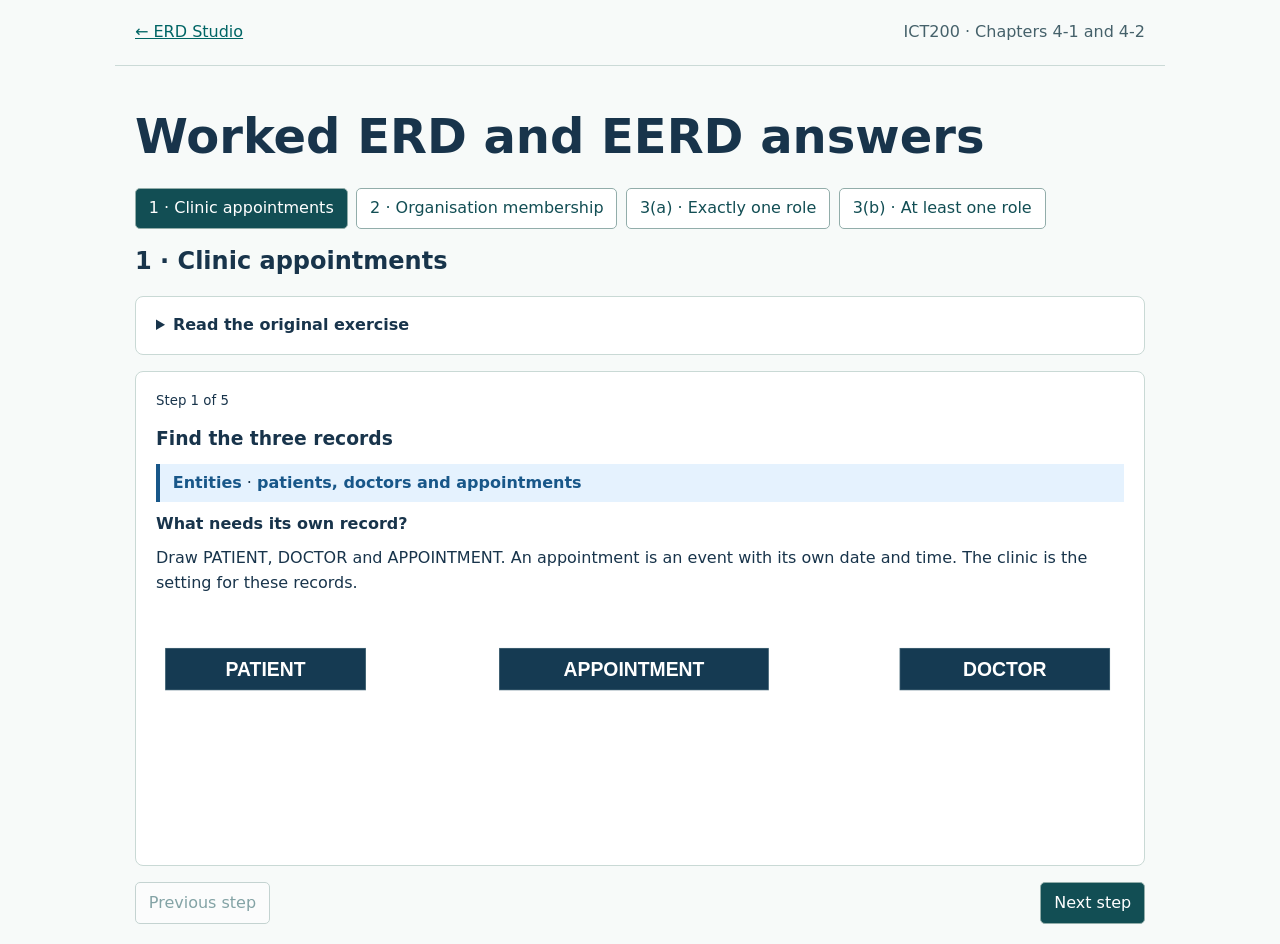
==== erd-walkthrough.html @ 45233214 "Teach the three ICT200 ERD exercises step by step" ====
<!doctype html>
<html lang="en"><head><meta charset="utf-8"><meta name="viewport" content="width=device-width,initial-scale=1">
<title>Worked ERD and EERD answers · ICT200</title>
<link rel="stylesheet" href="erd-walkthrough.css"><script defer src="erd-studio.js"></script><script defer src="erd-walkthrough.js"></script></head>
<body><header><a href="index.html#erd">← ERD Studio</a><span>ICT200 · Chapters 4-1 and 4-2</span></header>
<main><h1>Worked ERD and EERD answers</h1><nav aria-label="Exercise" id="cases"></nav><div id="lesson"></div></main>
<section id="print" aria-label="Printable walkthrough"></section></body></html>
---- erd-walkthrough.css ----
*{box-sizing:border-box}body{margin:0;color:#18344b;background:#f7faf9;font:1rem/1.55 system-ui,Arial,sans-serif}header,main{max-width:1050px;margin:auto;padding:1.25rem}header{display:flex;justify-content:space-between;gap:1rem;border-bottom:1px solid #cbdad7;color:#45616a}a{color:#006565}h1{font-size:clamp(1.8rem,4vw,3rem);line-height:1.12;margin:.5em 0}h2,h3,p{margin:.6em 0}nav,.controls{display:flex;align-items:center;flex-wrap:wrap;gap:.55rem}nav a,button{border:1px solid #92adaa;padding:.45rem .8rem;background:white;color:#124e54;border-radius:5px;font:inherit;cursor:pointer;text-decoration:none}nav a[aria-current],.next{background:#124e54;color:white}button:disabled{opacity:.5;cursor:default}a:focus-visible,button:focus-visible,summary:focus-visible{outline:3px solid #b64c05;outline-offset:2px}details,.step{border:1px solid #c9d9d5;background:white;padding:1rem 1.25rem;border-radius:8px;margin:1rem 0}summary{cursor:pointer;font-weight:650}.clue{border-left:4px solid var(--accent);padding:.4rem .8rem;background:var(--tint);margin:.6rem 0}mark{background:var(--tint);color:var(--accent);font-weight:650}.label{color:var(--accent);font-weight:700}.diagram{overflow-x:auto}.diagram svg{display:block;width:100%;min-width:620px;max-height:370px}.diagram:focus-visible{outline:2px solid #126361}.controls{justify-content:space-between}#print{display:none}table{border-collapse:collapse;margin:.5rem 0;width:100%}td,th{text-align:left;padding:.3rem .6rem;border-bottom:1px solid #cfdbd9}caption{text-align:left;font-weight:bold}h3:focus{outline:none}
@media(max-width:650px){header,main{padding:.8rem}.step{padding:.8rem}header{font-size:.87rem}.diagram svg{width:650px}.controls button{padding:.4rem .65rem}}
@page{size:A4 landscape;margin:13mm}
@media print{.step:has(table){display:grid;grid-template-columns:2fr 1fr;column-gap:8mm}.step:has(table)>:not(.diagram):not(table){grid-column:1/-1}.step:has(table)>table{width:100%;align-self:center}.step:has(table)>.diagram{min-width:0}}
@media print{body{background:white;font:12pt/1.4 Arial,sans-serif;print-color-adjust:exact;-webkit-print-color-adjust:exact}header,main{display:none}#print{display:block}.sheet{break-after:page}.sheet:last-child{break-after:auto}.sheet h2{margin:0 0 .2em}.step{border:0;padding:0;margin:.5rem 0}.diagram svg{min-width:0;width:100%;height:77mm}.diagram{overflow:visible}.clue{margin:.35em 0}table{font-size:10pt;width:75%}h3{font-size:16pt}.sheet small{color:#46616b}}
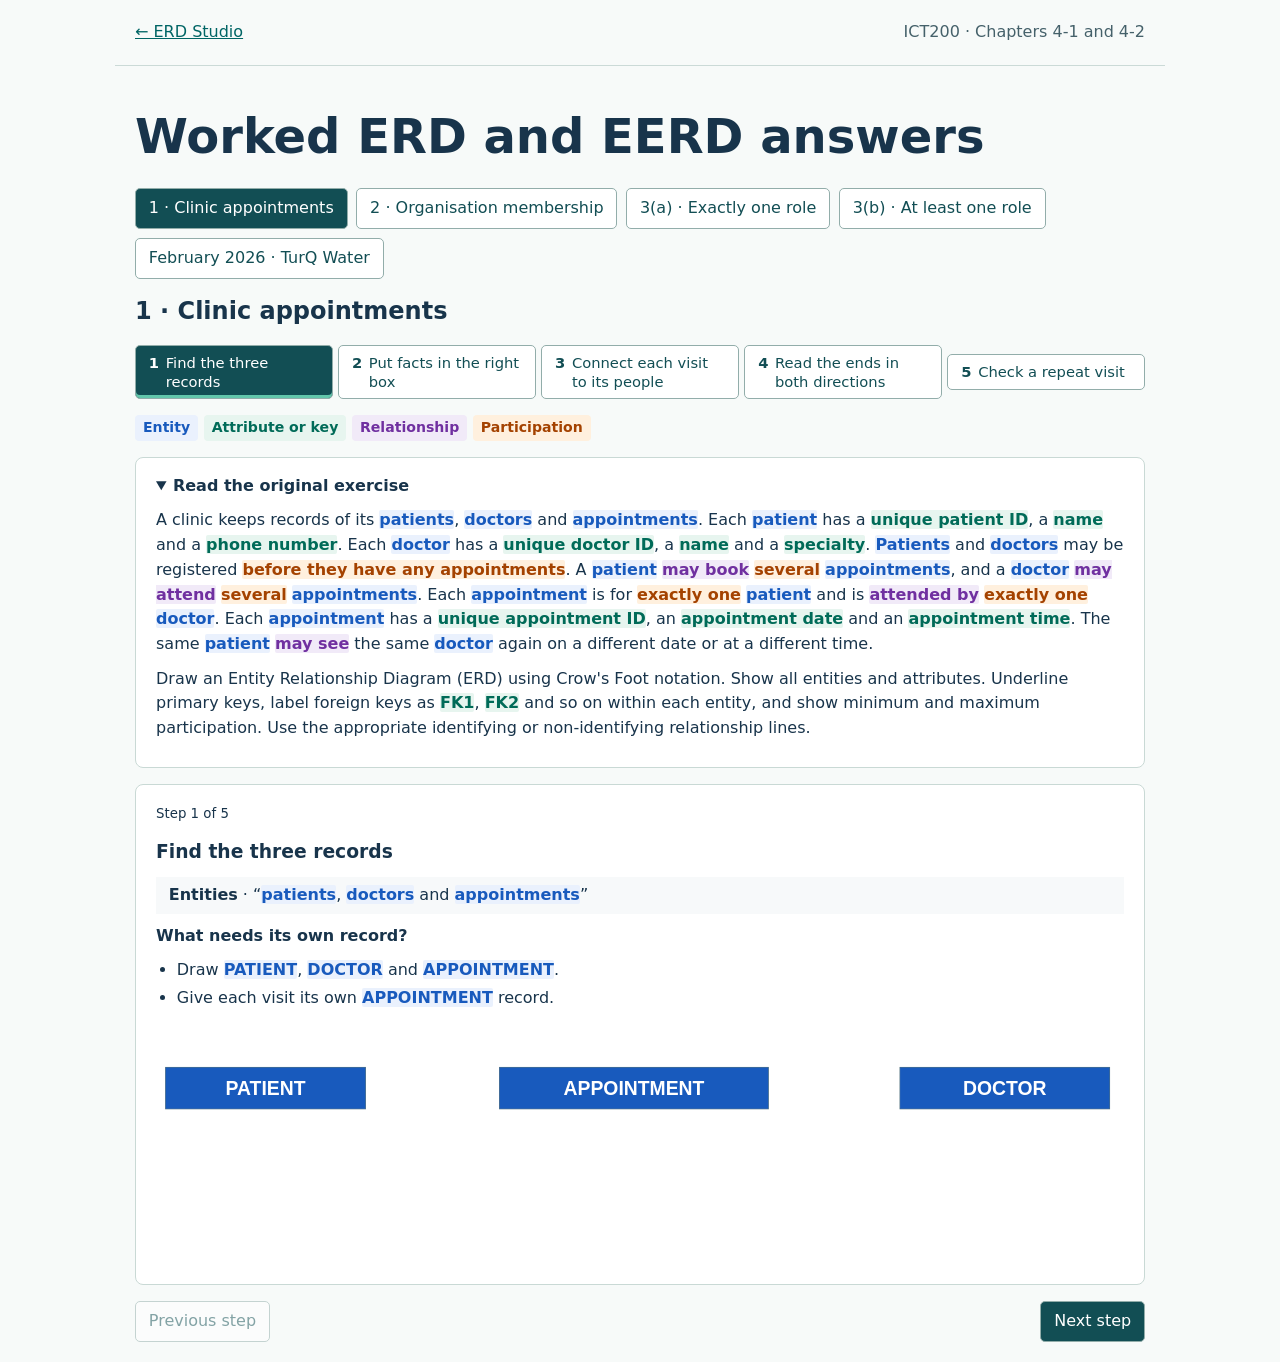
==== commit 2f4bfa20: "Add February 2026 TurQ Water exam walkthrough and ERD Studio exercise" ====
--- a/erd-walkthrough.html
+++ b/erd-walkthrough.html
@@ -1,7 +1,7 @@
 <!doctype html>
 <html lang="en"><head><meta charset="utf-8"><meta name="viewport" content="width=device-width,initial-scale=1">
 <title>Worked ERD and EERD answers · ICT200</title>
-<link rel="stylesheet" href="erd-walkthrough.css"><script defer src="erd-studio.js"></script><script defer src="erd-walkthrough.js"></script></head>
+<link rel="stylesheet" href="erd-walkthrough.css"><script defer src="turq-water.js"></script><script defer src="erd-studio.js"></script><script defer src="erd-walkthrough.js"></script></head>
 <body><header><a href="index.html#erd">← ERD Studio</a><span>ICT200 · Chapters 4-1 and 4-2</span></header>
 <main><h1>Worked ERD and EERD answers</h1><nav aria-label="Exercise" id="cases"></nav><div id="lesson"></div></main>
 <section id="print" aria-label="Printable walkthrough"></section></body></html>
--- a/erd-walkthrough.css
+++ b/erd-walkthrough.css
@@ -1,5 +1,18 @@
 *{box-sizing:border-box}body{margin:0;color:#18344b;background:#f7faf9;font:1rem/1.55 system-ui,Arial,sans-serif}header,main{max-width:1050px;margin:auto;padding:1.25rem}header{display:flex;justify-content:space-between;gap:1rem;border-bottom:1px solid #cbdad7;color:#45616a}a{color:#006565}h1{font-size:clamp(1.8rem,4vw,3rem);line-height:1.12;margin:.5em 0}h2,h3,p{margin:.6em 0}nav,.controls{display:flex;align-items:center;flex-wrap:wrap;gap:.55rem}nav a,button{border:1px solid #92adaa;padding:.45rem .8rem;background:white;color:#124e54;border-radius:5px;font:inherit;cursor:pointer;text-decoration:none}nav a[aria-current],.next{background:#124e54;color:white}button:disabled{opacity:.5;cursor:default}a:focus-visible,button:focus-visible,summary:focus-visible{outline:3px solid #b64c05;outline-offset:2px}details,.step{border:1px solid #c9d9d5;background:white;padding:1rem 1.25rem;border-radius:8px;margin:1rem 0}summary{cursor:pointer;font-weight:650}.clue{border-left:4px solid var(--accent);padding:.4rem .8rem;background:var(--tint);margin:.6rem 0}mark{background:var(--tint);color:var(--accent);font-weight:650}.label{color:var(--accent);font-weight:700}.diagram{overflow-x:auto}.diagram svg{display:block;width:100%;min-width:620px;max-height:370px}.diagram:focus-visible{outline:2px solid #126361}.controls{justify-content:space-between}#print{display:none}table{border-collapse:collapse;margin:.5rem 0;width:100%}td,th{text-align:left;padding:.3rem .6rem;border-bottom:1px solid #cfdbd9}caption{text-align:left;font-weight:bold}h3:focus{outline:none}
 @media(max-width:650px){header,main{padding:.8rem}.step{padding:.8rem}header{font-size:.87rem}.diagram svg{width:650px}.controls button{padding:.4rem .65rem}}
 @page{size:A4 landscape;margin:13mm}
+.step-menu{display:grid;grid-template-columns:repeat(auto-fit,minmax(min(100%,10rem),1fr));gap:.35rem;margin:.6rem 0 1rem}.step-menu a{display:flex;align-items:baseline;gap:.45em;font-size:.92rem;line-height:1.3}.step-menu b{font-variant-numeric:tabular-nums}.step-menu a[aria-current]{box-shadow:inset 0 -3px #62c6ab}
+.colour-key{display:flex;flex-wrap:wrap;gap:.35rem;margin:.5rem 0}.colour-key mark{padding:.12rem .5rem;border-radius:.25rem;font-size:.88em}.clue{border-color:#9cb1b5;background:#f7f9fa}.teaching-points{padding-left:1.3em;margin:.45em 0 .8em}.teaching-points li+li{margin-top:.18em}mark{border-radius:.12em}
 @media print{.step:has(table){display:grid;grid-template-columns:2fr 1fr;column-gap:8mm}.step:has(table)>:not(.diagram):not(table){grid-column:1/-1}.step:has(table)>table{width:100%;align-self:center}.step:has(table)>.diagram{min-width:0}}
 @media print{body{background:white;font:12pt/1.4 Arial,sans-serif;print-color-adjust:exact;-webkit-print-color-adjust:exact}header,main{display:none}#print{display:block}.sheet{break-after:page}.sheet:last-child{break-after:auto}.sheet h2{margin:0 0 .2em}.step{border:0;padding:0;margin:.5rem 0}.diagram svg{min-width:0;width:100%;height:77mm}.diagram{overflow:visible}.clue{margin:.35em 0}table{font-size:10pt;width:75%}h3{font-size:16pt}.sheet small{color:#46616b}}
+
+.water-diagram svg { min-width: 780px; max-height: none; }
+@media print {
+  .exam-sheet { display: none; }
+  .printing-exam #print .sheet { display: none; }
+  .printing-exam #print .exam-sheet { display: block; }
+  .exam-sheet .water-diagram svg { width: 100%; min-width: 0; height: 91mm; max-height: none; }
+  .exam-sheet:last-child .water-diagram svg { height: 160mm; }
+  .exam-sheet .step { margin: .15em 0; }
+  .exam-sheet .teaching-points { margin-bottom: .2em; }
+}
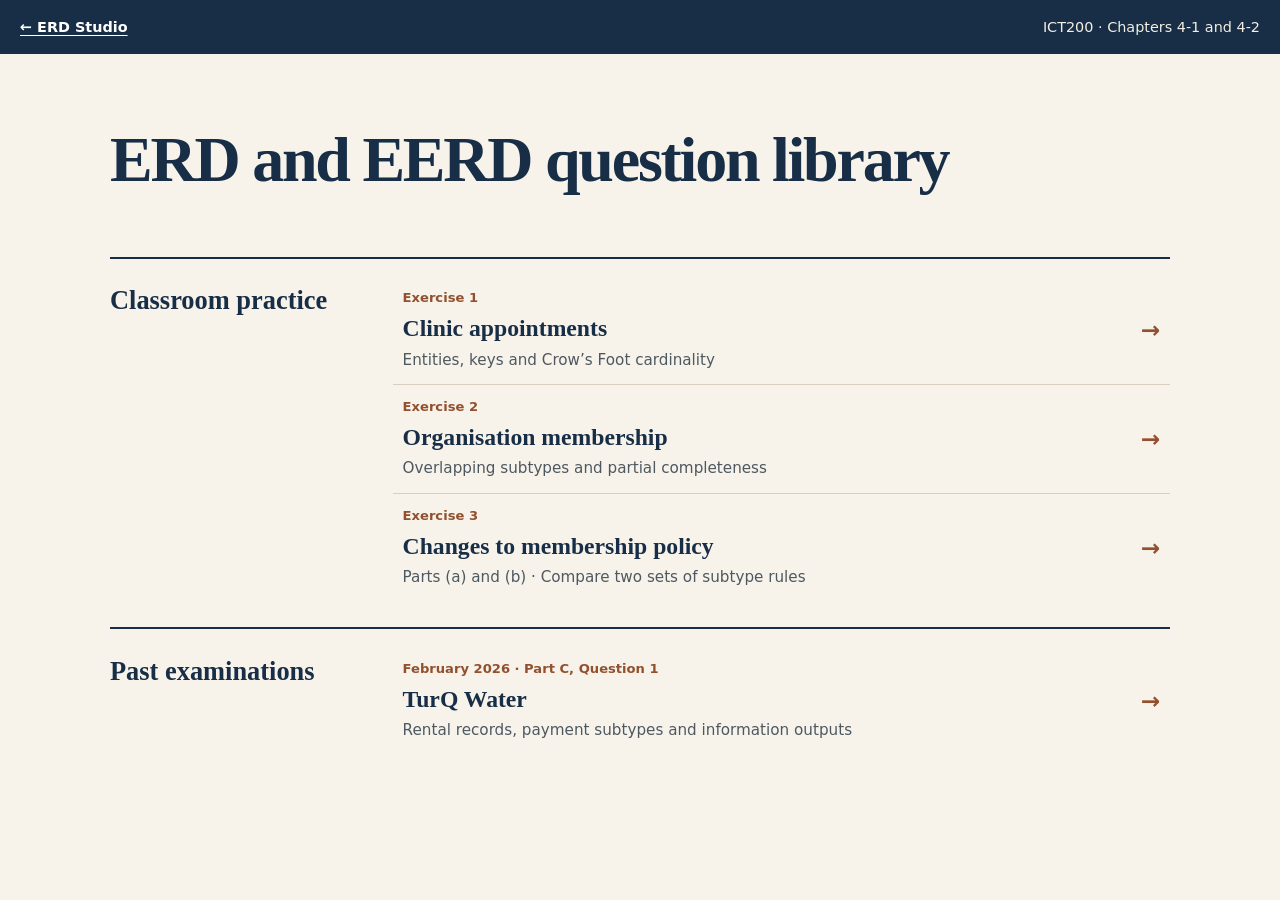
==== commit 0d404b8b: "Organise worked ERD answers in a question library with question navigation" ====
--- a/erd-walkthrough.html
+++ b/erd-walkthrough.html
@@ -1,7 +1,7 @@
 <!doctype html>
 <html lang="en"><head><meta charset="utf-8"><meta name="viewport" content="width=device-width,initial-scale=1">
-<title>Worked ERD and EERD answers · ICT200</title>
+<title>ERD and EERD question library · ICT200</title>
 <link rel="stylesheet" href="erd-walkthrough.css"><script defer src="turq-water.js"></script><script defer src="erd-studio.js"></script><script defer src="erd-walkthrough.js"></script></head>
-<body><header><a href="index.html#erd">← ERD Studio</a><span>ICT200 · Chapters 4-1 and 4-2</span></header>
-<main><h1>Worked ERD and EERD answers</h1><nav aria-label="Exercise" id="cases"></nav><div id="lesson"></div></main>
+<body><header><div class="mast"><a href="index.html#erd">← ERD Studio</a><span>ICT200 · Chapters 4-1 and 4-2</span></div></header>
+<main><section id="library" hidden><h1 tabindex="-1">ERD and EERD question library</h1><div id="collections"></div></section><div id="lesson"></div></main>
 <section id="print" aria-label="Printable walkthrough"></section></body></html>
--- a/erd-walkthrough.css
+++ b/erd-walkthrough.css
@@ -1,7 +1,37 @@
 *{box-sizing:border-box}body{margin:0;color:#18344b;background:#f7faf9;font:1rem/1.55 system-ui,Arial,sans-serif}header,main{max-width:1050px;margin:auto;padding:1.25rem}header{display:flex;justify-content:space-between;gap:1rem;border-bottom:1px solid #cbdad7;color:#45616a}a{color:#006565}h1{font-size:clamp(1.8rem,4vw,3rem);line-height:1.12;margin:.5em 0}h2,h3,p{margin:.6em 0}nav,.controls{display:flex;align-items:center;flex-wrap:wrap;gap:.55rem}nav a,button{border:1px solid #92adaa;padding:.45rem .8rem;background:white;color:#124e54;border-radius:5px;font:inherit;cursor:pointer;text-decoration:none}nav a[aria-current],.next{background:#124e54;color:white}button:disabled{opacity:.5;cursor:default}a:focus-visible,button:focus-visible,summary:focus-visible{outline:3px solid #b64c05;outline-offset:2px}details,.step{border:1px solid #c9d9d5;background:white;padding:1rem 1.25rem;border-radius:8px;margin:1rem 0}summary{cursor:pointer;font-weight:650}.clue{border-left:4px solid var(--accent);padding:.4rem .8rem;background:var(--tint);margin:.6rem 0}mark{background:var(--tint);color:var(--accent);font-weight:650}.label{color:var(--accent);font-weight:700}.diagram{overflow-x:auto}.diagram svg{display:block;width:100%;min-width:620px;max-height:370px}.diagram:focus-visible{outline:2px solid #126361}.controls{justify-content:space-between}#print{display:none}table{border-collapse:collapse;margin:.5rem 0;width:100%}td,th{text-align:left;padding:.3rem .6rem;border-bottom:1px solid #cfdbd9}caption{text-align:left;font-weight:bold}h3:focus{outline:none}
 @media(max-width:650px){header,main{padding:.8rem}.step{padding:.8rem}header{font-size:.87rem}.diagram svg{width:650px}.controls button{padding:.4rem .65rem}}
 @page{size:A4 landscape;margin:13mm}
-.step-menu{display:grid;grid-template-columns:repeat(auto-fit,minmax(min(100%,10rem),1fr));gap:.35rem;margin:.6rem 0 1rem}.step-menu a{display:flex;align-items:baseline;gap:.45em;font-size:.92rem;line-height:1.3}.step-menu b{font-variant-numeric:tabular-nums}.step-menu a[aria-current]{box-shadow:inset 0 -3px #62c6ab}
+@media screen {
+  header, main { max-width: 1300px; }
+  .reading-layout { display:grid; grid-template-columns:clamp(12rem,20vw,16rem) minmax(0,1fr); align-items:start; gap:1.25rem; }
+  .reading-content { min-width:0; }
+  .step-menu {
+    position:sticky; top:.65rem; display:block; padding:.7rem; margin:.5rem 0;
+    max-height:calc(100dvh - 1.3rem); overflow-y:auto;
+    background:white; border:1px solid #c9d9d5; border-radius:8px; box-shadow:0 2px 8px #18344b12;
+  }
+  .step-menu strong { display:block; font-size:.9rem; color:#405960; }
+  .step-links { display:grid; gap:.25rem; margin-top:.45rem; }
+  .step-links a { display:flex; align-items:baseline; gap:.55rem; padding:.43rem .55rem; font-size:.9rem; line-height:1.35; border-color:transparent; }
+  .step-links a:hover { border-color:#92adaa; }
+  .step-links b { font-variant-numeric:tabular-nums; }
+  .step-menu select { display:none; }
+  #lesson .step { scroll-margin-top:.65rem; }
+}
+@media screen and (max-width:850px) {
+  .reading-layout { display:block; }
+  .step-menu {
+    display:flex; flex-wrap:nowrap; align-items:center; gap:.6rem; top:0; z-index:2;
+    margin:0 0 .65rem; padding:.35rem .6rem; overflow:visible; max-height:none;
+  }
+  .step-links { display:none; }
+  .step-menu select {
+    display:block; flex:1; min-width:0; width:100%; height:2.5rem;
+    border:1px solid #92adaa; border-radius:5px; padding:0 .4rem; color:#124e54; background:white; font:inherit;
+  }
+  .step-menu select:focus-visible { outline:3px solid #b64c05; }
+  #lesson .step { scroll-margin-top:4rem; }
+}
 .colour-key{display:flex;flex-wrap:wrap;gap:.35rem;margin:.5rem 0}.colour-key mark{padding:.12rem .5rem;border-radius:.25rem;font-size:.88em}.clue{border-color:#9cb1b5;background:#f7f9fa}.teaching-points{padding-left:1.3em;margin:.45em 0 .8em}.teaching-points li+li{margin-top:.18em}mark{border-radius:.12em}
 @media print{.step:has(table){display:grid;grid-template-columns:2fr 1fr;column-gap:8mm}.step:has(table)>:not(.diagram):not(table){grid-column:1/-1}.step:has(table)>table{width:100%;align-self:center}.step:has(table)>.diagram{min-width:0}}
 @media print{body{background:white;font:12pt/1.4 Arial,sans-serif;print-color-adjust:exact;-webkit-print-color-adjust:exact}header,main{display:none}#print{display:block}.sheet{break-after:page}.sheet:last-child{break-after:auto}.sheet h2{margin:0 0 .2em}.step{border:0;padding:0;margin:.5rem 0}.diagram svg{min-width:0;width:100%;height:77mm}.diagram{overflow:visible}.clue{margin:.35em 0}table{font-size:10pt;width:75%}h3{font-size:16pt}.sheet small{color:#46616b}}
@@ -16,3 +46,69 @@
   .exam-sheet .step { margin: .15em 0; }
   .exam-sheet .teaching-points { margin-bottom: .2em; }
 }
+
+@media screen {
+  body { --navy:#172e46; --copper:#92502e; --paper:#f7f3eb; --rule:#d8cfc1;
+    background:var(--paper); color:#263546; }
+  header { display:block; max-width:none; padding:0; background:var(--navy); color:#f4eee4; border:0; }
+  .mast { max-width:1300px; margin:auto; display:flex; justify-content:space-between; align-items:center;
+    gap:1rem; padding:1rem 1.25rem; font-size:.9rem; }
+  .mast a { color:#fff; font-weight:650; }
+  a { color:var(--navy); text-underline-offset:.18em; }
+  h1,.collection h2,.step h3,.collection strong,.question-nav strong {
+    font-family:"Crimson Text",Georgia,serif; color:var(--navy); font-weight:600;
+  }
+  h1 { font-size:clamp(2.3rem,5vw,4.25rem); letter-spacing:-.035em; line-height:1.05; }
+  #library { max-width:1060px; margin:clamp(1rem,4vw,4rem) auto 4rem; }
+  #library h1 { max-width:17em; margin:0 0 1em; }
+  .collection { border-top:2px solid var(--navy); padding:1.1rem 0 1.6rem; display:grid;
+    grid-template-columns:minmax(12rem,1fr) 3fr; gap:1.5rem; }
+  .collection h2 { margin:.25rem 0; font-size:1.65rem; }
+  .collection ul { list-style:none; margin:0; padding:0; }
+  .collection li+li { border-top:1px solid var(--rule); }
+  .collection a { display:flex; align-items:center; justify-content:space-between; gap:1rem;
+    padding:.75rem .6rem; text-decoration:none; }
+  .collection a:hover,.question-nav a:hover { background:#eee7da; }
+  .collection a>span,.question-nav a { display:grid; gap:.1rem; }
+  .collection small,.question-title>small,.question-nav small,.step>small {
+    color:var(--copper); font-weight:700; font-size:.82rem; }
+  .collection strong { font-size:1.48rem; }
+  .collection a b { font-size:1.45rem; color:var(--copper); }
+  .collection a span span { color:#4e5860; font-size:.95rem; }
+  .library-back { display:inline-block; margin:.5rem 0 1.25rem; font-size:.9rem; }
+  .question-title { padding:0 0 1.2rem; margin-bottom:1rem; border-bottom:2px solid var(--navy); }
+  .question-title h1 { margin:.23em 0 .1em; }
+  .parts { margin-top:.7rem; }
+  .step-menu { background:#fdfbf7; border-color:var(--rule); border-top:3px solid var(--copper); }
+  .step-menu strong { color:var(--navy); }
+  .step-menu select,.parts a,.controls button { color:var(--navy); border-color:#bdb3a4; }
+  .step-links a { color:var(--navy); }
+  .step-links a[aria-current],.parts a[aria-current],.controls .next {
+    background:var(--navy); color:white; box-shadow:none; }
+  .controls button:disabled { opacity:.55; cursor:default; }
+  .reading-content details { background:#fcfaf6; border-color:var(--rule); }
+  .reading-content details p { max-width:83ch; }
+  .reading-content .step { border-color:var(--rule); padding:clamp(.85rem,2vw,1.65rem); }
+  .step h3 { font-size:clamp(1.5rem,2.8vw,2.1rem); line-height:1.2; margin:.25em 0 .65em; }
+  .step .clue { border-color:var(--copper); background:#f5efe6; padding:.65rem .85rem; }
+  .step .diagram { margin-top:1.1rem; padding-top:.75rem; border-top:1px solid var(--rule); background:white; }
+  .continue-part { display:inline-block; margin:.8rem 0; }
+  .question-nav { margin:1.6rem 0 .5rem; padding-top:.8rem; border-top:2px solid var(--navy);
+    display:flex; justify-content:space-between; align-items:stretch; gap:.65rem; }
+  .question-nav a { flex:1; border:0; background:transparent; padding:.5rem; }
+  .question-nav a:last-child:not(:first-child),.question-nav a.next-question { text-align:right; }
+  .question-nav strong { font-size:1.18rem; }
+}
+@media screen and (max-width:650px) {
+  .mast { padding:.8rem; }
+  #library { margin:.8rem 0 2rem; }
+  .collection { grid-template-columns:1fr; gap:.2rem; }
+  .collection h2 { font-size:1.35rem; }
+  .collection a { padding:.65rem .15rem; }
+}
+@media print {
+  .library-page main,.library-page #library { display:block; }
+  .library-page #print { display:none; }
+  .library-page .collection li { margin:.5rem 0; }
+  .library-page .collection a span span,.library-page .collection a strong { display:block; }
+}
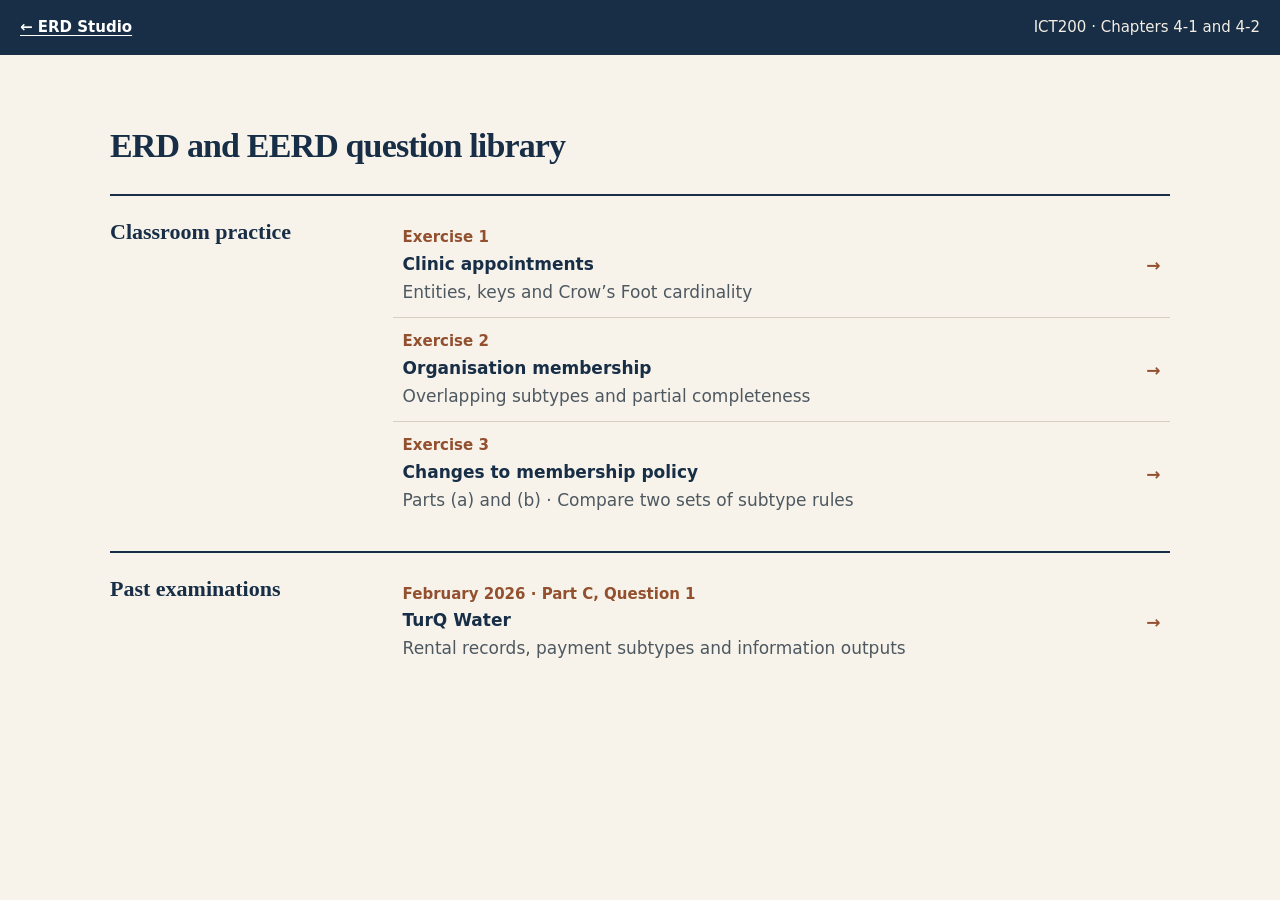
==== commit 33edf11b: "Share expandable top navigation across ERD exercises and worked steps" ====
--- a/erd-walkthrough.html
+++ b/erd-walkthrough.html
@@ -1,7 +1,7 @@
 <!doctype html>
 <html lang="en"><head><meta charset="utf-8"><meta name="viewport" content="width=device-width,initial-scale=1">
 <title>ERD and EERD question library · ICT200</title>
-<link rel="stylesheet" href="erd-walkthrough.css"><script defer src="turq-water.js"></script><script defer src="erd-studio.js"></script><script defer src="erd-walkthrough.js"></script></head>
+<link rel="stylesheet" href="erd-walkthrough.css"><link rel="stylesheet" href="erd-navigation.css"><script defer src="turq-water.js"></script><script defer src="erd-studio.js"></script><script defer src="erd-walkthrough.js"></script></head>
 <body><header><div class="mast"><a href="index.html#erd">← ERD Studio</a><span>ICT200 · Chapters 4-1 and 4-2</span></div></header>
 <main><section id="library" hidden><h1 tabindex="-1">ERD and EERD question library</h1><div id="collections"></div></section><div id="lesson"></div></main>
 <section id="print" aria-label="Printable walkthrough"></section></body></html>
--- a/erd-walkthrough.css
+++ b/erd-walkthrough.css
@@ -3,34 +3,6 @@
 @page{size:A4 landscape;margin:13mm}
 @media screen {
   header, main { max-width: 1300px; }
-  .reading-layout { display:grid; grid-template-columns:clamp(12rem,20vw,16rem) minmax(0,1fr); align-items:start; gap:1.25rem; }
-  .reading-content { min-width:0; }
-  .step-menu {
-    position:sticky; top:.65rem; display:block; padding:.7rem; margin:.5rem 0;
-    max-height:calc(100dvh - 1.3rem); overflow-y:auto;
-    background:white; border:1px solid #c9d9d5; border-radius:8px; box-shadow:0 2px 8px #18344b12;
-  }
-  .step-menu strong { display:block; font-size:.9rem; color:#405960; }
-  .step-links { display:grid; gap:.25rem; margin-top:.45rem; }
-  .step-links a { display:flex; align-items:baseline; gap:.55rem; padding:.43rem .55rem; font-size:.9rem; line-height:1.35; border-color:transparent; }
-  .step-links a:hover { border-color:#92adaa; }
-  .step-links b { font-variant-numeric:tabular-nums; }
-  .step-menu select { display:none; }
-  #lesson .step { scroll-margin-top:.65rem; }
-}
-@media screen and (max-width:850px) {
-  .reading-layout { display:block; }
-  .step-menu {
-    display:flex; flex-wrap:nowrap; align-items:center; gap:.6rem; top:0; z-index:2;
-    margin:0 0 .65rem; padding:.35rem .6rem; overflow:visible; max-height:none;
-  }
-  .step-links { display:none; }
-  .step-menu select {
-    display:block; flex:1; min-width:0; width:100%; height:2.5rem;
-    border:1px solid #92adaa; border-radius:5px; padding:0 .4rem; color:#124e54; background:white; font:inherit;
-  }
-  .step-menu select:focus-visible { outline:3px solid #b64c05; }
-  #lesson .step { scroll-margin-top:4rem; }
 }
 .colour-key{display:flex;flex-wrap:wrap;gap:.35rem;margin:.5rem 0}.colour-key mark{padding:.12rem .5rem;border-radius:.25rem;font-size:.88em}.clue{border-color:#9cb1b5;background:#f7f9fa}.teaching-points{padding-left:1.3em;margin:.45em 0 .8em}.teaching-points li+li{margin-top:.18em}mark{border-radius:.12em}
 @media print{.step:has(table){display:grid;grid-template-columns:2fr 1fr;column-gap:8mm}.step:has(table)>:not(.diagram):not(table){grid-column:1/-1}.step:has(table)>table{width:100%;align-self:center}.step:has(table)>.diagram{min-width:0}}
@@ -49,21 +21,23 @@
 
 @media screen {
   body { --navy:#172e46; --copper:#92502e; --paper:#f7f3eb; --rule:#d8cfc1;
-    background:var(--paper); color:#263546; }
+    --reading:1.0625rem; --label:.9375rem; --heading:1.375rem; --title:2.125rem;
+    --heading-face:Georgia,serif;
+    background:var(--paper); color:#263546; font-size:var(--reading); }
   header { display:block; max-width:none; padding:0; background:var(--navy); color:#f4eee4; border:0; }
   .mast { max-width:1300px; margin:auto; display:flex; justify-content:space-between; align-items:center;
-    gap:1rem; padding:1rem 1.25rem; font-size:.9rem; }
+    gap:1rem; padding:1rem 1.25rem; font-size:var(--label); }
   .mast a { color:#fff; font-weight:650; }
   a { color:var(--navy); text-underline-offset:.18em; }
-  h1,.collection h2,.step h3,.collection strong,.question-nav strong {
-    font-family:"Crimson Text",Georgia,serif; color:var(--navy); font-weight:600;
+  h1,.collection h2,.step h3,.source-paper summary,.source-tasks h2 {
+    font-family:var(--heading-face); color:var(--navy); font-weight:600;
   }
-  h1 { font-size:clamp(2.3rem,5vw,4.25rem); letter-spacing:-.035em; line-height:1.05; }
+  h1 { font-size:var(--title); letter-spacing:-.025em; line-height:1.15; }
   #library { max-width:1060px; margin:clamp(1rem,4vw,4rem) auto 4rem; }
-  #library h1 { max-width:17em; margin:0 0 1em; }
+  #library h1 { margin:0 0 .85em; }
   .collection { border-top:2px solid var(--navy); padding:1.1rem 0 1.6rem; display:grid;
     grid-template-columns:minmax(12rem,1fr) 3fr; gap:1.5rem; }
-  .collection h2 { margin:.25rem 0; font-size:1.65rem; }
+  .collection h2 { margin:.25rem 0; font-size:var(--heading); line-height:1.3; }
   .collection ul { list-style:none; margin:0; padding:0; }
   .collection li+li { border-top:1px solid var(--rule); }
   .collection a { display:flex; align-items:center; justify-content:space-between; gap:1rem;
@@ -71,40 +45,52 @@
   .collection a:hover,.question-nav a:hover { background:#eee7da; }
   .collection a>span,.question-nav a { display:grid; gap:.1rem; }
   .collection small,.question-title>small,.question-nav small,.step>small {
-    color:var(--copper); font-weight:700; font-size:.82rem; }
-  .collection strong { font-size:1.48rem; }
-  .collection a b { font-size:1.45rem; color:var(--copper); }
-  .collection a span span { color:#4e5860; font-size:.95rem; }
-  .library-back { display:inline-block; margin:.5rem 0 1.25rem; font-size:.9rem; }
+    color:var(--copper); font-weight:650; font-size:var(--label); }
+  .collection strong,.question-nav strong { font-size:var(--reading); color:var(--navy); }
+  .collection a b { color:var(--copper); }
+  .collection a span span { color:#4e5860; }
   .question-title { padding:0 0 1.2rem; margin-bottom:1rem; border-bottom:2px solid var(--navy); }
   .question-title h1 { margin:.23em 0 .1em; }
   .parts { margin-top:.7rem; }
-  .step-menu { background:#fdfbf7; border-color:var(--rule); border-top:3px solid var(--copper); }
-  .step-menu strong { color:var(--navy); }
-  .step-menu select,.parts a,.controls button { color:var(--navy); border-color:#bdb3a4; }
-  .step-links a { color:var(--navy); }
-  .step-links a[aria-current],.parts a[aria-current],.controls .next {
+  .colour-key mark,.parts a,.controls button,.continue-part { font-size:var(--label); }
+  .parts a,.controls button { color:var(--navy); border-color:#bdb3a4; }
+  .parts a[aria-current],.controls .next {
     background:var(--navy); color:white; box-shadow:none; }
   .controls button:disabled { opacity:.55; cursor:default; }
-  .reading-content details { background:#fcfaf6; border-color:var(--rule); }
-  .reading-content details p { max-width:83ch; }
+  body:not(.library-page) main { max-width:none; padding-inline:clamp(1.25rem,3vw,4rem); }
+  .source-paper { padding:clamp(.9rem,2vw,1.8rem); margin:1rem 0 1.5rem; background:#fffdf9; border-color:var(--rule); }
+  .source-paper summary { font-size:var(--heading); line-height:1.3; }
+  .source-paper .colour-key { margin:.8rem 0 1rem; }
+  .source-body,.source-tasks p,.step .clue,.step .teaching-points { line-height:1.6; }
+  .source-body p,.source-tasks p { margin:0; }
+  .source-rules { margin:1rem 0 0; padding:0; list-style-position:outside; }
+  .source-rules li { margin:0 0 .65rem 1.3rem; padding-left:.2rem; break-inside:avoid; }
+  .source-rules li::marker { color:var(--copper); }
+  .source-tasks { border-top:1px solid var(--rule); margin-top:1.15rem; padding-top:.8rem; }
+  .source-tasks h2 { margin:0 0 .4rem; font-size:var(--heading); line-height:1.3; }
+  .source-tasks p+p { margin-top:.55rem; }
+  .source-marks { color:var(--copper); white-space:nowrap; }
   .reading-content .step { border-color:var(--rule); padding:clamp(.85rem,2vw,1.65rem); }
-  .step h3 { font-size:clamp(1.5rem,2.8vw,2.1rem); line-height:1.2; margin:.25em 0 .65em; }
+  .step h3 { font-size:var(--heading); line-height:1.3; margin:.25em 0 .65em; }
   .step .clue { border-color:var(--copper); background:#f5efe6; padding:.65rem .85rem; }
   .step .diagram { margin-top:1.1rem; padding-top:.75rem; border-top:1px solid var(--rule); background:white; }
+  .diagram svg { width:var(--drawing-width); min-width:0; max-height:none; height:auto; margin-inline:auto; }
   .continue-part { display:inline-block; margin:.8rem 0; }
   .question-nav { margin:1.6rem 0 .5rem; padding-top:.8rem; border-top:2px solid var(--navy);
     display:flex; justify-content:space-between; align-items:stretch; gap:.65rem; }
   .question-nav a { flex:1; border:0; background:transparent; padding:.5rem; }
   .question-nav a:last-child:not(:first-child),.question-nav a.next-question { text-align:right; }
-  .question-nav strong { font-size:1.18rem; }
 }
 @media screen and (max-width:650px) {
+  body:not(.library-page) main { padding-inline:.8rem; }
   .mast { padding:.8rem; }
   #library { margin:.8rem 0 2rem; }
   .collection { grid-template-columns:1fr; gap:.2rem; }
-  .collection h2 { font-size:1.35rem; }
+  body { --title:1.875rem; }
   .collection a { padding:.65rem .15rem; }
+}
+@media screen and (min-width:1000px) {
+  .source-rules { column-count:2; column-gap:clamp(2rem,4vw,5rem); column-rule:1px solid var(--rule); }
 }
 @media print {
   .library-page main,.library-page #library { display:block; }
--- a/erd-navigation.css
+++ b/erd-navigation.css
@@ -0,0 +1,47 @@
+.erd-topbar {
+  position:sticky; top:0; z-index:5; display:flex; flex-wrap:nowrap; align-items:center;
+  gap:.65rem; padding:.3rem .45rem; margin:0 0 1rem;
+  background:#172e46; color:white; border-radius:.45rem;
+  font:600 .9375rem/1.35 system-ui,Arial,sans-serif;
+}
+.erd-topbar > span {
+  flex:1; min-width:0; white-space:nowrap; overflow:hidden; text-overflow:ellipsis;
+}
+.erd-topbar > button {
+  display:inline-flex; align-items:center; gap:.5rem; flex:none; min-height:2.75rem;
+  padding:.3rem .65rem; background:transparent; color:white; border:1px solid #8193a4;
+  border-radius:.3rem; font:inherit; cursor:pointer;
+}
+.erd-topbar > button::after {
+  content:""; width:.45em; height:.45em; border:solid currentColor; border-width:0 2px 2px 0;
+  transform:rotate(45deg) translateY(-.12em);
+}
+.erd-topbar > button[aria-expanded="true"] { background:white; color:#172e46; }
+.erd-topbar > button[aria-expanded="true"]::after { transform:rotate(225deg); }
+.erd-menu-panel {
+  position:absolute; top:calc(100% + 3px); left:0; width:min(23rem,100%);
+  max-height:min(26rem,55dvh); overflow:auto; overscroll-behavior:contain;
+  padding:.45rem; border:1px solid #a9b4bc; border-radius:.4rem;
+  background:#fffdf9; color:#172e46; box-shadow:0 6px 20px #172e4626;
+}
+.erd-menu-panel[hidden] { display:none; }
+#erd-step-list { left:auto; right:0; }
+.erd-menu-panel strong { display:block; padding:.7rem .6rem .2rem; color:#854a2d; }
+.erd-menu-panel a {
+  display:block; padding:.6rem; color:#172e46; font:inherit; font-weight:450;
+  border:0; border-radius:.25rem; text-decoration:none; background:transparent;
+}
+.erd-menu-panel a:hover { background:#eee8dc; }
+.erd-menu-panel a[aria-current] { color:#172e46; background:#e5ebef; font-weight:700; }
+.erd-menu-panel a[aria-current]::before { content:"✓ "; }
+.erd-topbar :focus-visible { outline:3px solid #d9863e; outline-offset:-3px; }
+#lesson .step { scroll-margin-top:4.25rem; }
+@media (max-width:520px) {
+  .erd-topbar > span {
+    white-space:normal; display:-webkit-box; -webkit-line-clamp:2; -webkit-box-orient:vertical;
+  }
+}
+@container (min-width:731px) {
+  .erd-workbench.erd-individual .erd-palette { top:4rem; max-height:calc(100dvh - 4.5rem); overflow:auto; }
+}
+@media print { .erd-topbar { display:none; } }
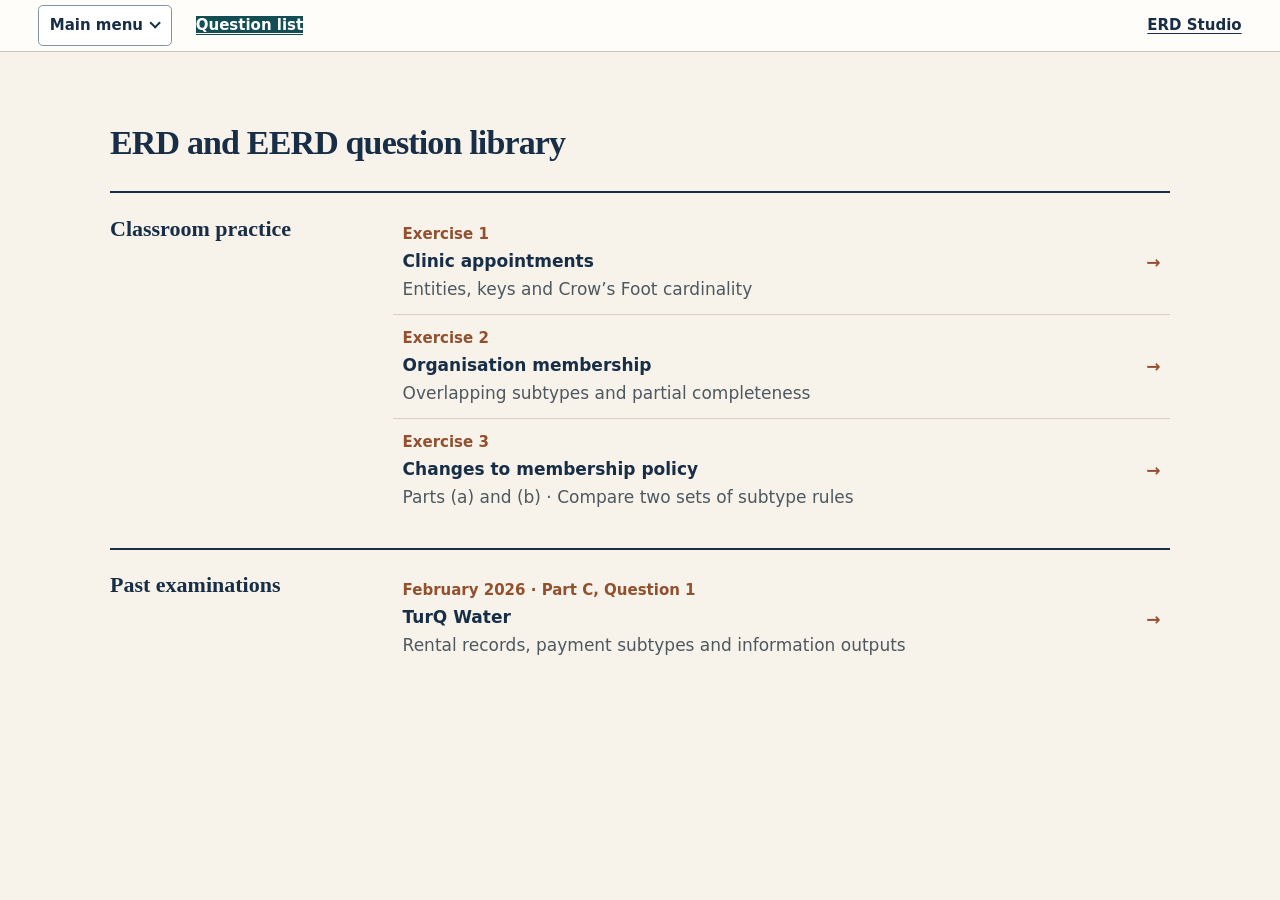
==== commit fddc539a: "Add the hub chapter menu and direct question lists to both ERD views" ====
--- a/erd-walkthrough.html
+++ b/erd-walkthrough.html
@@ -1,7 +1,7 @@
 <!doctype html>
 <html lang="en"><head><meta charset="utf-8"><meta name="viewport" content="width=device-width,initial-scale=1">
 <title>ERD and EERD question library · ICT200</title>
-<link rel="stylesheet" href="erd-walkthrough.css"><link rel="stylesheet" href="erd-navigation.css"><script defer src="turq-water.js"></script><script defer src="erd-studio.js"></script><script defer src="erd-walkthrough.js"></script></head>
-<body><header><div class="mast"><a href="index.html#erd">← ERD Studio</a><span>ICT200 · Chapters 4-1 and 4-2</span></div></header>
+<link rel="stylesheet" href="erd-walkthrough.css"><link rel="stylesheet" href="erd-navigation.css"><script defer src="content.js"></script><script defer src="turq-water.js"></script><script defer src="erd-studio.js"></script><script defer src="erd-hub-menu.js"></script><script defer src="erd-walkthrough.js"></script></head>
+<body><nav class="erd-hub-nav" aria-label="Revision hub navigation" data-walkthrough></nav>
 <main><section id="library" hidden><h1 tabindex="-1">ERD and EERD question library</h1><div id="collections"></div></section><div id="lesson"></div></main>
 <section id="print" aria-label="Printable walkthrough"></section></body></html>
--- a/erd-navigation.css
+++ b/erd-navigation.css
@@ -1,5 +1,44 @@
+:root { --erd-hub-height:3.25rem; }
+.erd-hub-nav {
+  position:sticky; top:0; z-index:10; display:flex; flex-wrap:nowrap; align-items:center;
+  gap:clamp(.5rem,2vw,1.5rem); height:var(--erd-hub-height); margin:0;
+  padding:0 clamp(.8rem,3vw,4rem); box-sizing:border-box;
+  background:#fffdf9; color:#172e46; border-bottom:1px solid #cfc5b6;
+  font:600 .9375rem/1.3 system-ui,Arial,sans-serif;
+}
+.erd-hub-nav[hidden],#erd-hub-destinations[hidden] { display:none; }
+.erd-hub-nav a {
+  color:inherit; font:inherit; border:0; padding:0; border-radius:0; background:transparent;
+  text-decoration:underline; text-underline-offset:.18em;
+}
+.erd-hub-nav .erd-hub-context { margin-left:auto; text-align:right; }
+.erd-hub-nav > button {
+  flex:none; min-height:2.6rem; padding:.3rem .65rem; cursor:pointer; font:inherit;
+  color:#172e46; background:white; border:1px solid #8193a4; border-radius:.3rem;
+}
+.erd-hub-nav > button::after {
+  content:""; display:inline-block; width:.42em; height:.42em; margin:0 .1em .18em .5em;
+  border:solid currentColor; border-width:0 2px 2px 0; transform:rotate(45deg);
+}
+.erd-hub-nav > button[aria-expanded="true"]::after { transform:rotate(225deg); margin-bottom:0; }
+.erd-hub-nav > button[aria-expanded="true"] { background:#172e46; color:white; }
+#erd-hub-destinations {
+  position:absolute; top:100%; left:clamp(.8rem,3vw,4rem); z-index:1;
+  box-sizing:border-box; width:min(41rem,calc(100% - 1.6rem)); max-height:calc(90dvh - var(--erd-hub-height));
+  display:grid; grid-template-columns:3fr 2fr; gap:.4rem 1rem; overflow:auto; overscroll-behavior:contain;
+  padding:.75rem; background:#fffdf9; border:1px solid #a9b4bc; border-radius:.4rem; box-shadow:0 6px 20px #172e4626;
+}
+#erd-hub-destinations > a { grid-column:1/-1; }
+#erd-hub-destinations a,#erd-hub-destinations strong { display:block; padding:.6rem; }
+#erd-hub-destinations strong { color:#854a2d; }
+#erd-hub-destinations a { text-decoration:none; border-radius:.25rem; }
+#erd-hub-destinations a:hover,#erd-hub-destinations a:focus-visible { background:#eee8dc; }
+.erd-hub-nav :focus-visible { outline:3px solid #a85b21; outline-offset:-2px; }
+@media (max-width:520px) {
+  #erd-hub-destinations { grid-template-columns:1fr; }
+}
 .erd-topbar {
-  position:sticky; top:0; z-index:5; display:flex; flex-wrap:nowrap; align-items:center;
+  position:sticky; top:var(--erd-hub-height); z-index:5; display:flex; flex-wrap:nowrap; align-items:center;
   gap:.65rem; padding:.3rem .45rem; margin:0 0 1rem;
   background:#172e46; color:white; border-radius:.45rem;
   font:600 .9375rem/1.35 system-ui,Arial,sans-serif;
@@ -35,13 +74,13 @@
 .erd-menu-panel a[aria-current] { color:#172e46; background:#e5ebef; font-weight:700; }
 .erd-menu-panel a[aria-current]::before { content:"✓ "; }
 .erd-topbar :focus-visible { outline:3px solid #d9863e; outline-offset:-3px; }
-#lesson .step { scroll-margin-top:4.25rem; }
+#lesson .step { scroll-margin-top:calc(var(--erd-hub-height) + 4.25rem); }
 @media (max-width:520px) {
   .erd-topbar > span {
     white-space:normal; display:-webkit-box; -webkit-line-clamp:2; -webkit-box-orient:vertical;
   }
 }
 @container (min-width:731px) {
-  .erd-workbench.erd-individual .erd-palette { top:4rem; max-height:calc(100dvh - 4.5rem); overflow:auto; }
+  .erd-workbench.erd-individual .erd-palette { top:calc(var(--erd-hub-height) + 4rem); max-height:calc(100dvh - var(--erd-hub-height) - 4.5rem); overflow:auto; }
 }
-@media print { .erd-topbar { display:none; } }
+@media print { .erd-hub-nav,.erd-topbar { display:none; } }
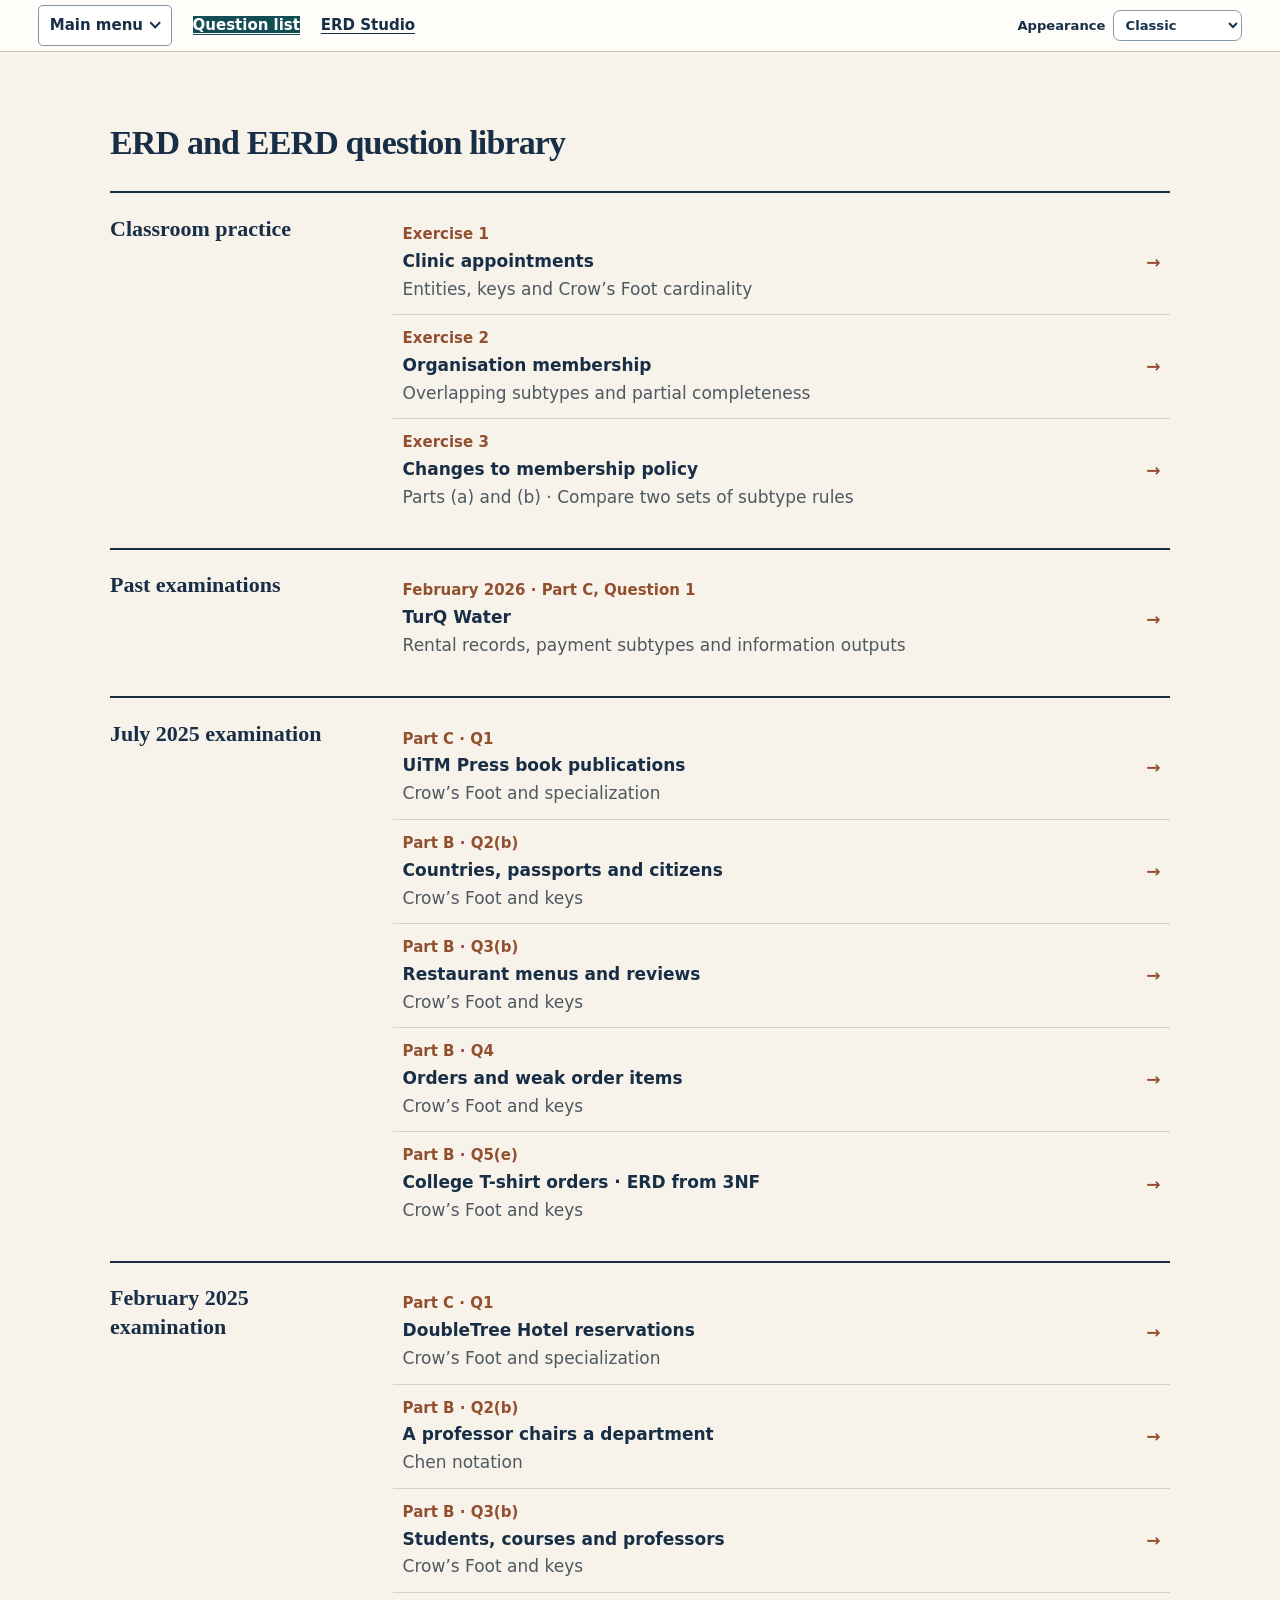
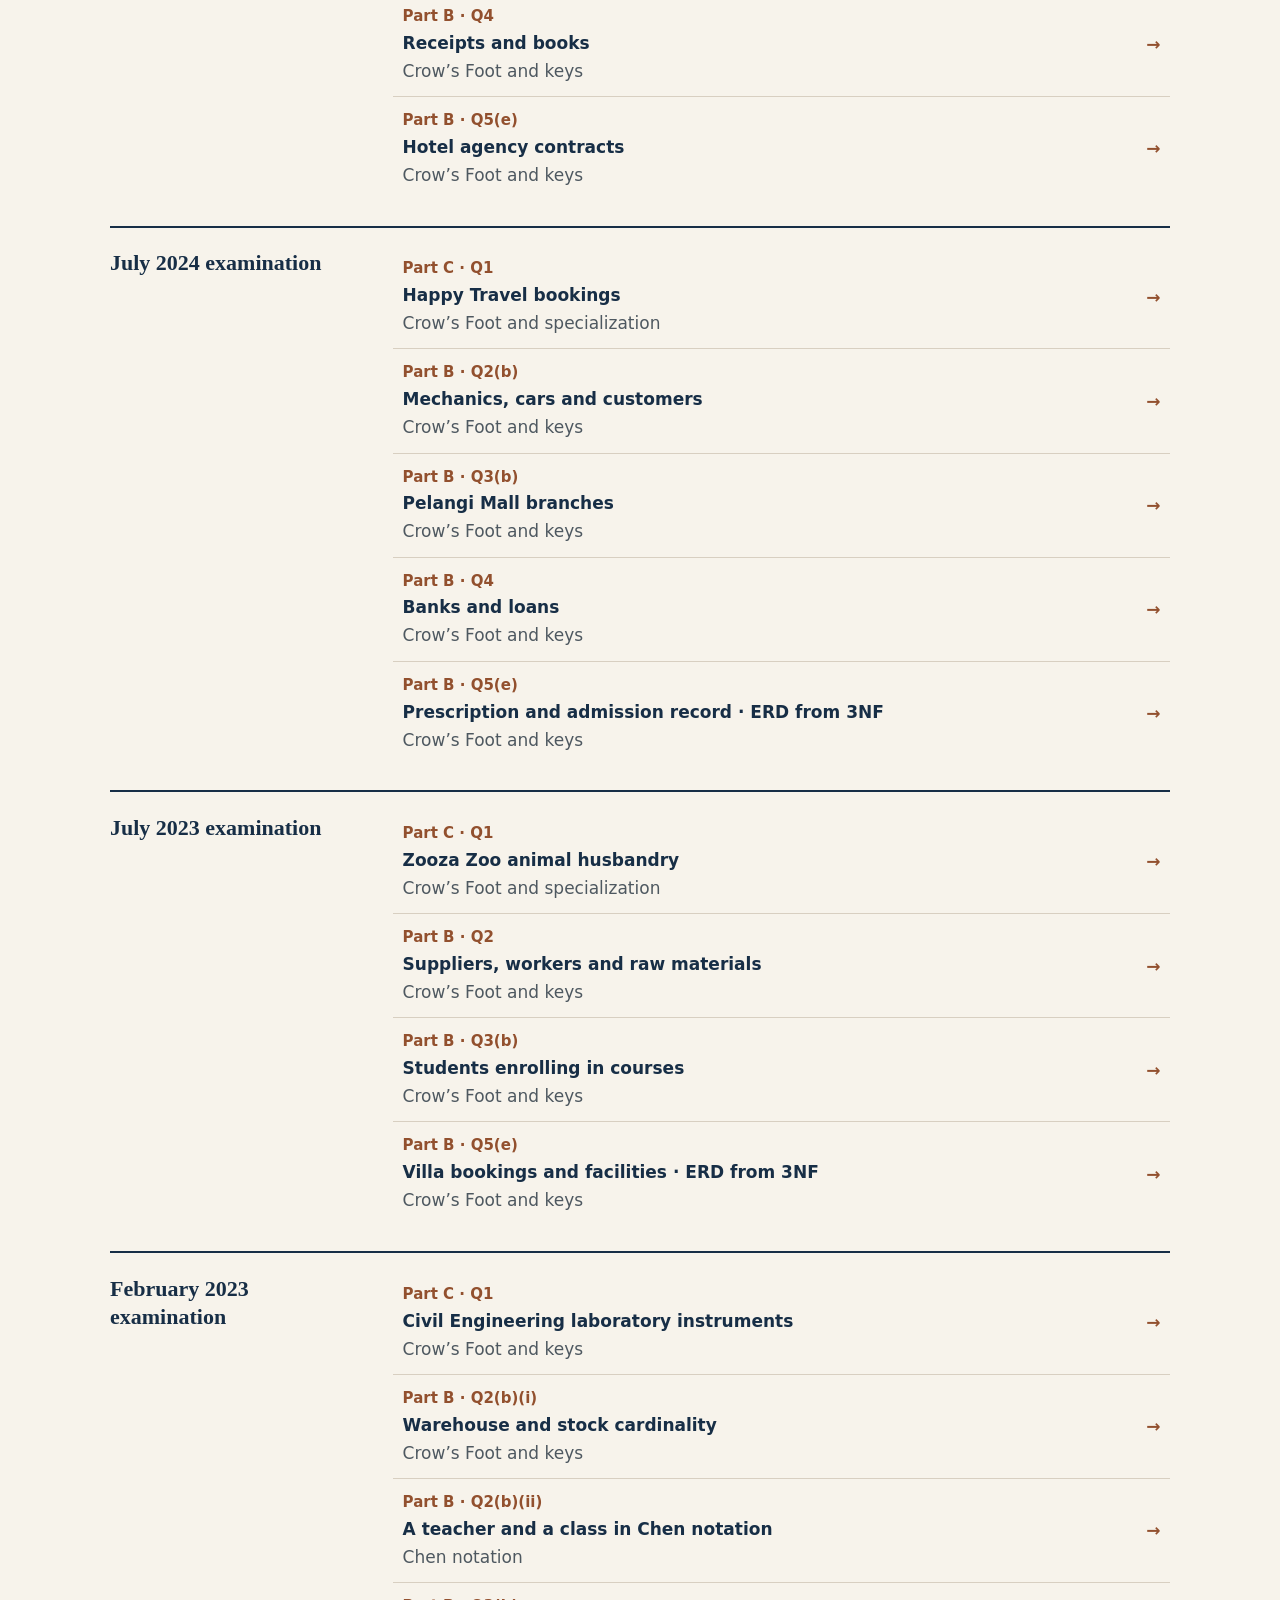
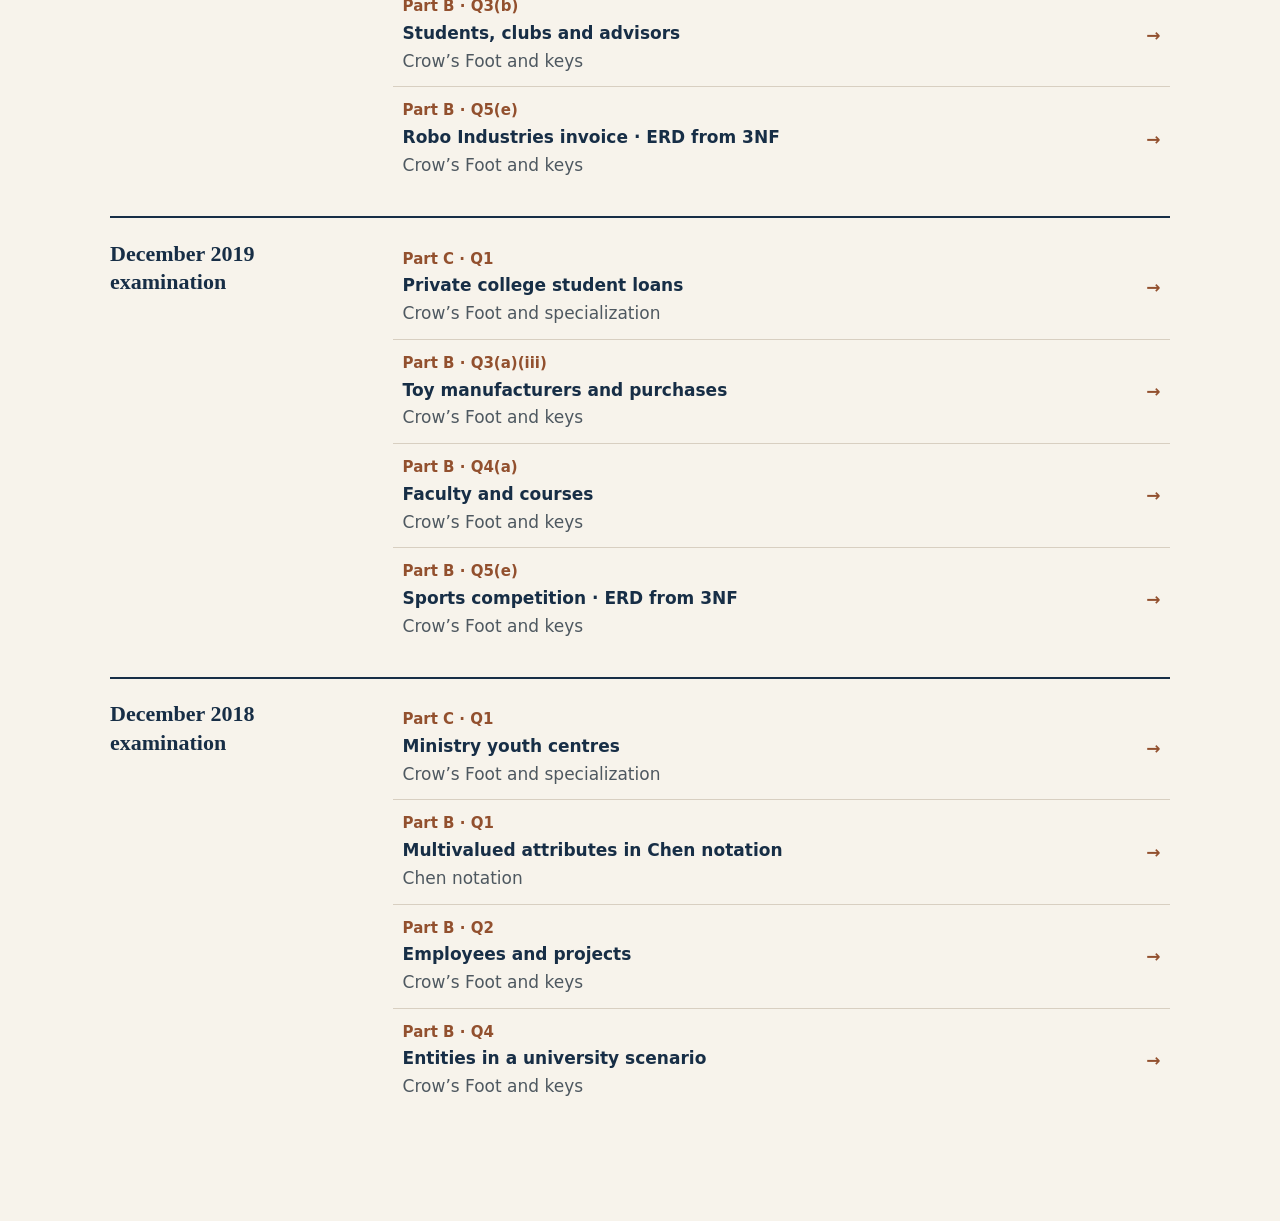
==== commit d56ca97e: "Publish past-exam ERD practice, complete SQL papers and shared reading styles" ====
--- a/erd-walkthrough.html
+++ b/erd-walkthrough.html
@@ -1,7 +1,7 @@
 <!doctype html>
 <html lang="en"><head><meta charset="utf-8"><meta name="viewport" content="width=device-width,initial-scale=1">
 <title>ERD and EERD question library · ICT200</title>
-<link rel="stylesheet" href="erd-walkthrough.css"><link rel="stylesheet" href="erd-navigation.css"><script defer src="content.js"></script><script defer src="turq-water.js"></script><script defer src="erd-studio.js"></script><script defer src="erd-hub-menu.js"></script><script defer src="erd-walkthrough.js"></script></head>
+<link rel="stylesheet" href="erd-walkthrough.css"><link rel="stylesheet" href="erd-navigation.css"><script defer src="content.js"></script><script defer src="turq-water.js"></script><script defer src="exam-archive-data.js"></script><script defer src="exam-evidence.js"></script><script defer src="exam-archive.js"></script><script defer src="erd-studio.js"></script><script defer src="erd-hub-menu.js"></script><script defer src="erd-walkthrough.js"></script><link rel="stylesheet" href="hub-night.css"><link rel="stylesheet" href="hub-layout.css"><script defer src="hub-layout.js"></script></head>
 <body><nav class="erd-hub-nav" aria-label="Revision hub navigation" data-walkthrough></nav>
 <main><section id="library" hidden><h1 tabindex="-1">ERD and EERD question library</h1><div id="collections"></div></section><div id="lesson"></div></main>
 <section id="print" aria-label="Printable walkthrough"></section></body></html>
--- a/hub-night.css
+++ b/hub-night.css
@@ -0,0 +1,167 @@
+@media screen{
+html[data-look=night]{--navy:#d0e5f2;--navy2:#cfe7f0;--teal:#c9f3f2;--teal-dark:#cbf4f3;--mint:#bfede6;--ink:#d2e5ee;--muted:#d3dde0;--line:#567d81;--paper:#1a1e23;--wash:#1b2525;--amber:#f2dec4;--amber-bg:#54421b;--good:#c9f3e5;--good-bg:#1e512f;--bad:#ebc5c5;--bad-bg:#53241a;--shadow:0 16px 42px #5676810d}
+html[data-look=night] :focus-visible{outline:3px solid #817256}
+html[data-look=night] .skip-link{background:#1a1e23}
+html[data-look=night] .masthead{color:#c2c7cb;background:radial-gradient(circle at 85% 0,#246f70 0,transparent 30%),linear-gradient(115deg,#265777,#275d70)}
+html[data-look=night] .eyebrow{color:#adeee3}
+html[data-look=night] .lead{color:#b8dcdc}
+html[data-look=night] .masthead-meta span{border:1px solid #567d81;color:#a5ecec;background:#1a1e2312}
+html[data-look=night] .sidebar a:hover{background:#152b28}
+html[data-look=night] .sidebar a[aria-current=page]{background:#152e29;color:#cbf4f3}
+html[data-look=night] .chapter-tile:hover,html[data-look=night] .module-tile:hover{border-color:#56817d}
+html[data-look=night] .module-tile{border-left:4px solid #817056}
+html[data-look=night] .progress-track{background:#1a2929}
+html[data-look=night] .progress-fill{background:linear-gradient(90deg,#237069,#206554)}
+html[data-look=night] .button{color:#c2c7cb}
+html[data-look=night] .button.secondary{background:#1a1e23;border-color:#56817d}
+html[data-look=night] .button.secondary:hover{background:#152c26}
+html[data-look=night] .note-strip{border:1px solid #817156;color:#f4e4ca}
+html[data-look=night] .note-strip strong{color:#f4e5cb}
+html[data-look=night] .flashcard{background:#122f2a;border:1px solid #56817d}
+html[data-look=night] .flashcard.is-flipped{background:#1a3953;border-color:#567381}
+html[data-look=night] .choice{background:#192525}
+html[data-look=night] .choice:hover{border-color:#56817c}
+html[data-look=night] .fill-answer{border:1px solid #567a81}
+html[data-look=night] .feedback.good{border:1px solid #568166}
+html[data-look=night] .feedback.bad{border:1px solid #815b56}
+html[data-look=night] .step-number{color:#c2c7cb}
+@media (max-width:940px){}
+@media (max-width:640px){}
+@media (prefers-reduced-motion:reduce){}
+html[data-look=night] .sidebar-toggle{border:1px solid #56817d;background:#152b28}
+@media  (min-width: 941px) {}
+@media  (max-width: 940px) {}
+@media  (max-width:640px) {}
+html[data-look=night] .erd-scenario{background:#152b28}
+html[data-look=night] .erd-filter,html[data-look=night] .erd-tile,html[data-look=night] .erd-slot{border:1px solid #567a81}
+html[data-look=night] .erd-filter[aria-pressed="true"],html[data-look=night] .erd-tile[aria-pressed="true"]{background:#152e29}
+html[data-look=night] .erd-board{background-color:#132c25;background-image:radial-gradient(#1c2b29 1px, transparent 1px)}
+html[data-look=night] .erd-entity{border:1px solid #567481;background:#1a1e23;box-shadow:0 3px 8px #56778110}
+html[data-look=night] .erd-slot{border:1px dashed #567a81}
+html[data-look=night] .erd-name-slot[data-filled="true"]{background:#255d74;color:#c2c7cb}
+html[data-look=night] .erd-supertype .erd-name-slot[data-filled="true"]{background:#223f6a}
+html[data-look=night] .erd-subtype .erd-name-slot[data-filled="true"]{background:#4b226b}
+html[data-look=night] .erd-key-tag{color:#f3d7c5}
+html[data-look=night] .erd-pk .erd-key-tag{color:#c0d4f2}
+html[data-look=night] .erd-slot.erd-drop-hover,html[data-look=night] .erd-slot[aria-pressed="true"]{box-shadow:0 0 0 3px #56817d}
+html[data-look=night] .erd-slot[data-result="correct"]{outline:2px solid #568171}
+html[data-look=night] .erd-slot[data-result="missing"]{outline:2px dashed #816e56}
+html[data-look=night] .erd-slot:focus-visible{outline:3px solid #816f56}
+html[data-look=night] .erd-slot[data-result="missing"] .erd-slot-status{color:#f4e4ca}
+html[data-look=night] .erd-stem,html[data-look=night] .erd-branch::before,html[data-look=night] .erd-branch::after{border-left:2px solid #6e5681}
+html[data-look=night] .erd-discriminator-label{color:#caf4ec}
+html[data-look=night] .erd-category-slot .erd-symbol{color:#f3d7c5}
+html[data-look=night] .erd-bars-slot .erd-symbol{color:#f2c1d6}
+html[data-look=night] .erd-branch::after{border-top:2px solid #6e5681;border-right:2px solid #6e5681}
+html[data-look=night] .erd-role-value{color:#caf4ec}
+html[data-look=night] .erd-individual .erd-attribute-row{background:#172828}
+html[data-look=night] .erd-individual .erd-attribute-name[aria-pressed="true"]{background:#152e29}
+html[data-look=night] .erd-individual .erd-primary{color:#c4d8f3;background:#1a2f53}
+html[data-look=night] .erd-individual .erd-foreign{color:#f3dcc8;background:#543a1b}
+html[data-look=night] .erd-individual .erd-attribute-drop{border-color:#567f81}
+html[data-look=night] .erd-individual .erd-drop-hover{background:#152e29}
+html[data-look=night] .erd-individual .erd-attribute-row[data-result="correct"]{border-color:#56816f}
+html[data-look=night] .erd-group-select,html[data-look=night] .erd-attribute-search{border:1px solid #567a81;background:#1a1e23}
+html[data-look=night] .erd-palette .erd-tile:focus-visible{outline:3px solid #816a56}
+@media  (pointer:coarse) {}
+html[data-look=night] [data-hints="on"] :is([data-ink="entity"],[data-ink="PK"]){--tile-ink:#c0d4f2;--tile-tint:#1a2f53}
+html[data-look=night] [data-hints="on"] [data-ink="attribute"]{--tile-ink:#caf4ec;--tile-tint:#132e22}
+html[data-look=night] [data-hints="on"] :is([data-ink="subtype"],[data-ink="line"]){--tile-ink:#dcc5ed;--tile-tint:#371c53}
+html[data-look=night] [data-hints="on"] :is([data-ink="FK"],[data-ink="end"],[data-ink="category"]){--tile-ink:#f3d7c5;--tile-tint:#543a1b}
+html[data-look=night] [data-hints="on"] [data-ink="bars"]{--tile-ink:#f2c1d6;--tile-tint:#531a32}
+html[data-look=night] .erd-workbench .erd-palette .erd-tile,html[data-look=night] .erd-workbench .erd-slot[data-filled="true"]{color:var(--tile-ink,#d6e2e8);background:var(--tile-tint,#1b2025)}
+html[data-look=night] .erd-workbench .erd-name-slot[data-filled="true"]{color:#c2c7cb;background:var(--tile-ink,#28373f)}
+html[data-look=night] .erd-workbench .erd-attribute-row .erd-attribute-name{color:var(--tile-ink,#d6e2e8)}
+html[data-look=night] .erd-workbench[data-hints="off"] :is(.erd-key-chip,.erd-role-value,.erd-discriminator-label,.erd-verb,.erd-attribute-drop){color:#d7dfe4}
+html[data-look=night] .erd-workbench[data-hints="off"] .erd-key-chip{background:#1b2326}
+html[data-look=night] .erd-workbench[data-hints="off"] .erd-stem,html[data-look=night] .erd-workbench[data-hints="off"] .erd-branch::before,html[data-look=night] .erd-workbench[data-hints="off"] .erd-branch::after{border-color:#567081}
+html[data-look=night] .erd-workbench{--target-outline:#566c81}
+html[data-look=night] .erd-workbench :is(button,select,input,summary):focus-visible,html[data-look=night] .erd-board button:focus{outline:3px solid #816c56}
+html[data-look=night] .erd-studio-page{background:#2e2512}
+html[data-look=night] .erd-library-title,html[data-look=night] .erd-workspace h1.erd-title{color:#d0e0f0}
+html[data-look=night] .erd-collection{border-top:1px solid #816f56}
+html[data-look=night] .erd-collection li+li{border-top:1px solid #817056}
+html[data-look=night] .erd-collection a{color:#d0e0f0}
+html[data-look=night] .erd-collection a:hover,html[data-look=night] .erd-collection a:focus-visible{background:#2e2515}
+html[data-look=night] .erd-collection small,html[data-look=night] .erd-question-source{color:#f0d5c7}
+html[data-look=night] .erd-question-nav a,html[data-look=night] .erd-part-nav a{color:#d0e0f0}
+html[data-look=night] .erd-refresher{border-top:1px solid #816f56}
+@media  (max-width:650px) {}
+@media  (pointer:coarse) {}
+html[data-look=night] .erd-hub-nav{background:#523f1a;color:#d0e0f0;border-bottom:1px solid #816f56}
+html[data-look=night] .erd-hub-nav > button{color:#d0e0f0;background:#1a1e23;border:1px solid #566c81}
+html[data-look=night] .erd-hub-nav > button[aria-expanded="true"]{background:#264c73;color:#c2c7cb}
+html[data-look=night] #erd-hub-destinations{background:#523f1a;border:1px solid #566e81;box-shadow:0 6px 20px #566b8126}
+html[data-look=night] #erd-hub-destinations strong{color:#edd5c9}
+html[data-look=night] #erd-hub-destinations a:hover,html[data-look=night] #erd-hub-destinations a:focus-visible{background:#2d2516}
+html[data-look=night] .erd-hub-nav :focus-visible{outline:3px solid #816856}
+@media  (max-width:520px) {}
+html[data-look=night] .erd-topbar{background:#264c73;color:#c2c7cb}
+html[data-look=night] .erd-topbar > button{color:#c2c7cb;border:1px solid #566c81}
+html[data-look=night] .erd-topbar > button[aria-expanded="true"]{background:#1a1e23;color:#d0e0f0}
+html[data-look=night] .erd-menu-panel{border:1px solid #566e81;background:#523f1a;color:#d0e0f0;box-shadow:0 6px 20px #566b8126}
+html[data-look=night] .erd-menu-panel strong{color:#edd5c9}
+html[data-look=night] .erd-menu-panel a{color:#d0e0f0}
+html[data-look=night] .erd-menu-panel a:hover{background:#2d2516}
+html[data-look=night] .erd-menu-panel a[aria-current]{color:#d0e0f0;background:#192229}
+html[data-look=night] .erd-topbar :focus-visible{outline:3px solid #816a56}
+@media  (max-width:520px) {}
+html[data-look=night] .norm-source{background:#152b28}
+html[data-look=night] .norm-table-wrap{background:#1a1e23}
+html[data-look=night] .norm-table caption{background:#182826}
+html[data-look=night] .norm-table tbody tr:nth-child(even){background:#162824}
+html[data-look=night] .norm-step-button{background:#1a1e23;border:1px solid #567a81}
+html[data-look=night] .norm-step-button[aria-current="step"]{background:#152e29}
+html[data-look=night] .norm-step-button:disabled{background:#1b2525}
+html[data-look=night] .norm-select,html[data-look=night] .norm-name{border:1px solid #567a81;background:#1a1e23}
+html[data-look=night] .norm-dependency,html[data-look=night] .norm-relation,html[data-look=night] .norm-link-fieldset{border:1px solid #567a81}
+html[data-look=night] .norm-attribute-grid{background:#1a2525}
+html[data-look=night] .norm-schema,html[data-look=night] .norm-dependency-answer{background:#152b28}
+html[data-look=night] .norm-dep-full{color:#c9f3e5}
+html[data-look=night] .norm-dep-partial{color:#f3dcc8}
+html[data-look=night] .norm-dep-transitive{color:#dcc5ed}
+html[data-look=night] .norm-erd-entity h4{color:#c2c7cb}
+html[data-look=night] .norm-mark-blank{background:#1a1e23;border:1px dashed #567a81}
+html[data-look=night] .sql-set-nav a{border:1px solid #567a81}
+html[data-look=night] .sql-set-nav a[aria-current]{color:#c2c7cb}
+html[data-look=night] .sql-exercise-select{border:1px solid #567a81}
+html[data-look=night] .sql-task{background:#152b28}
+html[data-look=night] .sql-grid th{background:#152e29}
+html[data-look=night]:has(#lesson) body{color:#cfe1f0;background:#182722}
+html[data-look=night]:has(#lesson) header{border-bottom:1px solid #568178;color:#d3dfe3}
+html[data-look=night]:has(#lesson) a{color:#cbf4f4}
+html[data-look=night]:has(#lesson) nav a,html[data-look=night]:has(#lesson) button{border:1px solid #56817c;background:#1a1e23;color:#cbf0f4}
+html[data-look=night]:has(#lesson) nav a[aria-current],html[data-look=night]:has(#lesson) .next{background:#246c74;color:#c2c7cb}
+html[data-look=night]:has(#lesson) a:focus-visible,html[data-look=night]:has(#lesson) button:focus-visible,html[data-look=night]:has(#lesson) summary:focus-visible{outline:3px solid #816756}
+html[data-look=night]:has(#lesson) details,html[data-look=night]:has(#lesson) .step{border:1px solid #568176;background:#1a1e23}
+html[data-look=night]:has(#lesson) .diagram:focus-visible{outline:2px solid #56817f}
+html[data-look=night]:has(#lesson) td,html[data-look=night]:has(#lesson) th{border-bottom:1px solid #568179}
+@media (max-width:650px){}
+@media  screen {}
+html[data-look=night]:has(#lesson) .clue{border-color:#567a81;background:#182227}
+@media  screen {html[data-look=night]:has(#lesson) body{--navy:#d0e0f0;--copper:#edd4c7;--paper:#2e2512;--rule:#d8cfc2;color:#d6dee8}
+html[data-look=night]:has(#lesson) header{color:#e0cfb3}
+html[data-look=night]:has(#lesson) .mast a{color:#c2c7cb}
+html[data-look=night]:has(#lesson) .collection a:hover,html[data-look=night]:has(#lesson) .question-nav a:hover{background:#2e2515}
+html[data-look=night]:has(#lesson) .collection a span span{color:#d7dbdf}
+html[data-look=night]:has(#lesson) .parts a,html[data-look=night]:has(#lesson) .controls button{border-color:#816f56}
+html[data-look=night]:has(#lesson) .parts a[aria-current],html[data-look=night]:has(#lesson) .controls .next{color:#c2c7cb}
+html[data-look=night]:has(#lesson) .source-paper{background:#523f1a}
+html[data-look=night]:has(#lesson) .step .clue{background:#2e2313}
+html[data-look=night]:has(#lesson) .step .diagram{background:#1a1e23}}
+@media  screen and (max-width:650px) {}
+@media  screen and (min-width:1000px) {}
+html[data-look=night] .reading-style select,html[data-look=night] .arc-stage{border:1px solid #566f81;background:#1a1e23;color:#cfe1f0}
+html[data-look=night] .arc-entity{color:#c8e3f3;background:#1b3e55}
+html[data-look=night] .arc-attr{color:#d8cee9;background:#371b54}
+html[data-look=night] .arc-rule,html[data-look=night] .arc-key{color:#f3dec8;background:#56461b}
+html[data-look=night] .arc-bank button,html[data-look=night] .arc-ends button{border:1px solid #567081;background:#1a1e23;color:#d1e3ef}
+html[data-look=night] .arc-bank button[aria-pressed=true]{background:#245273;color:#c2c7cb}
+@media  screen{}
+@media (max-width:650px){}
+@media (forced-colors:active){}
+html[data-look=night] .arc-attr,html[data-look=night] .arc-key{color:#ccf4eb;background:#1f5138}
+html[data-look=night] .arc-subtype{color:#dcc9eb;background:#391b54}
+@media  screen{}
+html[data-look=night]{color-scheme:dark}html[data-look=night] body{background:#101820;color:#e3edf5}html[data-look=night] :is(.arc-figure,.diagram,.norm-erd svg){background:#fff}html[data-look=night] .button{background:#284f66;color:#fff}html[data-look=night] .source-scan{background:white}
+}
--- a/hub-layout.css
+++ b/hub-layout.css
@@ -0,0 +1,13 @@
+.erd-hub-nav .reading-style{margin-inline-start:auto;display:flex;align-items:center;gap:.45rem;font-size:.82rem;font-weight:650}.reading-style select,.arc-stage{font:inherit;border:1px solid #869baa;border-radius:.45rem;padding:.35rem .5rem;background:white;color:#17334a}.erd-hub-nav .erd-hub-context{margin-inline-start:0}.shell,.shell.is-menu-collapsed{display:block;max-width:1440px;margin:auto}.shell .sidebar{display:none}body:not(.hub-home) .masthead{display:none}.erd-hub-nav{padding-inline:clamp(.6rem,3vw,3rem);gap:clamp(.4rem,2vw,1.3rem)}.archive-paper img{display:block;width:100%;height:auto}.archive-paper .source-scan{position:relative;display:block;background:white;max-width:1000px;margin:.8rem auto}.source-scan i{position:absolute;pointer-events:none;mix-blend-mode:multiply}.source-scan .arc-entity{background:#84d9ef88}.source-scan .arc-attr{background:#d7b4fb88}.source-scan .arc-rule{background:#ffca7888}.arc-entity,.arc-attr,.arc-rule,.arc-key{padding:.08rem .2rem;border-radius:.16rem}.arc-entity{color:#13496b;background:#d7ecfa}.arc-attr{color:#493372;background:#eee2fa}.arc-rule,.arc-key{color:#77410a;background:#fdf0cc}.arc-figure{background:#fff;overflow:auto;max-width:100%;padding:.6rem;border:1px solid #c7d5db;border-radius:.6rem}.arc-figure svg{display:block;margin:auto;max-width:none}.arc-figure svg text{font-family:Arial,sans-serif}.arc-bank,.sql-downloads{display:flex;gap:.45rem;flex-wrap:wrap;margin:.8rem 0}.arc-bank{max-height:13rem;overflow:auto;padding:.35rem}.arc-bank button,.arc-ends button{padding:.4rem .65rem;border:1px solid #8498a5;border-radius:.35rem;background:white;color:#183346;font:600 .86rem/1.2 system-ui;cursor:pointer}.arc-bank button[aria-pressed=true]{background:#173e5a;color:white}.arc-board{margin:1rem 0}.arc-board .arc-target{cursor:pointer}.arc-target text{font-weight:700;fill:#154775;text-decoration:underline}.arc-target:focus{outline:2px solid #215eab}.arc-target.needs-work text{fill:#9c2525}.arc-target.is-right text{fill:#116343}.arc-target.needs-work polygon,.arc-target.needs-work ellipse,.arc-target.needs-work:where(button){stroke:#c53a32;stroke-width:2;border:2px solid #c53a32}.arc-target.is-right polygon{stroke:#168055;stroke-width:2}.arc-no-hints .arc-figure svg{filter:grayscale(1)}.arc-status{min-height:1.6rem;font-weight:650}.arc-ends{display:grid;grid-template-columns:repeat(auto-fit,minmax(min(100%,270px),1fr));gap:.35rem}.arc-ends p{margin:0;padding:.5rem}.sql-downloads a{display:inline-block;padding:.35rem .7rem;border:1px solid currentColor;border-radius:.35rem;font-weight:650}.sql-edit-frame{position:relative;background:#152231;border-radius:10px;margin-top:.4rem;overflow:hidden}.sql-edit-frame .sql-editor,.sql-highlight{font:16px/1.55 Consolas,"Cascadia Code",monospace;letter-spacing:normal;tab-size:4;padding:13px 15px;margin:0;border:1px solid transparent;white-space:pre;overflow:auto;box-sizing:border-box;text-align:left}.sql-edit-frame .sql-editor{position:relative;width:100%;min-height:220px;display:block;background:transparent;color:transparent;caret-color:white;-webkit-text-fill-color:transparent;resize:vertical;border:1px solid #526477}.sql-editor::placeholder{-webkit-text-fill-color:#a6bdcb}.sql-editor::selection{background:#5683a877}.sql-highlight{position:absolute;inset:0;pointer-events:none;color:#eef3fa;border-radius:10px;scrollbar-width:none}.sql-keyword{color:#d6a6ff}.sql-string{color:#ffbc9a}.sql-function{color:#ffdb83}.sql-number{color:#a9e6a2}.sql-identifier{color:#83dcf1}.sql-comment{color:#b1bdc8}
+@media screen{html[data-look=paper] body{background:#f6f1e7;color:#2d261c}html[data-look=paper] .shell,html[data-look=paper] body>main{max-width:1280px}html[data-look=paper] :is(h1,h2,h3,.tile-title){font-family:Georgia,"Times New Roman",serif;letter-spacing:normal}html[data-look=paper] :is(.card,.collection,.step,.source-paper,.sql-task,.erd-workspace){border-radius:3px;border-color:#bdb3a0;box-shadow:none}html[data-look=paper] .erd-hub-nav{background:#eee5d4;border-bottom:2px solid #756147}html[data-look=paper] .masthead{background:#3a3026}}
+@media(max-width:650px){.erd-hub-nav .reading-style span,.erd-hub-nav .erd-hub-context{display:none}.erd-hub-nav .reading-style select{max-width:7rem}.sql-guided-question,.sql-references,.sql-task,.arc-board{min-width:0}.arc-figure{padding:0}.erd-hub-nav{justify-content:flex-start}.source-paper{padding:.7rem}}
+@media print{.reading-style,.sql-downloads,.erd-hub-nav{display:none!important}.arc-figure{overflow:visible;border:0}.arc-figure svg{max-width:100%;max-height:140mm;height:auto}.source-scan{display:block;break-inside:avoid}.archive-paper img{max-height:130mm;width:auto;max-width:100%;margin:auto}.source-scan i{display:none}.arc-figure,.arc-key,.arc-entity,.arc-attr{print-color-adjust:exact}}
+@media(forced-colors:active){.sql-edit-frame .sql-editor{color:CanvasText;-webkit-text-fill-color:CanvasText;background:Canvas}.sql-highlight{display:none}}
+
+.source-scan .arc-attr{background:#8cdfb88c}.source-scan .arc-subtype{background:#d2b4f788}.arc-attr,.arc-key{color:#005b46;background:#dff3e9}.arc-subtype{color:#65338d;background:#f0e6f9}.arc-legend{display:flex;flex-wrap:wrap;gap:.35rem;font-size:.85rem}.arc-legend span{padding:.1rem .4rem;border-radius:.2rem}.archive-paper .source-scan i{padding:0}.arc-board .arc-target:where(a){outline-offset:1px}.arc-figure:focus-visible{outline:2px solid #176eaa}
+@media screen{html[data-look=night] .source-scan i.arc-entity{background:#84d9ef88}html[data-look=night] .source-scan i.arc-attr{background:#8cdfb88c}html[data-look=night] .source-scan i.arc-rule{background:#ffca7888}html[data-look=night] .source-scan i.arc-subtype{background:#d2b4f788}html[data-look=night] .erd-hub-nav,html[data-look=night] #erd-hub-destinations{background:#182637;color:#eff5fc}html[data-look=night] .source-paper{background:#1c2834}html[data-look=night] .source-scan{background:white}}
+
+.arc-bank .erd-symbol{width:2.4rem;height:1.25rem;vertical-align:middle;margin-right:.3rem}.arc-bank[data-kind="Entity"] button{border-left:4px solid #185abd}.arc-bank:is([data-kind="Attribute"],[data-kind="Key"]) button{border-left:4px solid #006b58}.arc-bank:is([data-kind="Subtype rule"],[data-kind="Relationship"]) button{border-left:4px solid #7030a0}.arc-no-hints .arc-bank button{border-left:1px solid #8498a5}.arc-board .arc-figure{background:white}.arc-board .arc-figure svg{width:auto}
+
+@media screen and (min-width:900px){html[data-look=paper] .shell:has(.flashcard),html[data-look=paper] .shell:has(.overview-top){max-width:1040px}html[data-look=paper] .overview-top{grid-template-columns:1fr 1fr}html[data-look=paper] .chapter-tile{border-left:4px solid #826b47;border-top:1px solid #bdb3a0}html[data-look=paper] .reading-content{max-width:1100px;margin-inline:auto}}
+@media screen{html[data-look=night] .sql-set-nav a[aria-current=page],html[data-look=night] .step-number{background:#38546b;color:#fff}html[data-look=night] .erd-hub-nav.erd-hub-nav,html[data-look=night] #erd-hub-destinations{background:#182637;color:#eff5fc}html[data-look=night] .sql-grid caption{background:#283e51;color:#f1f5fa}}
